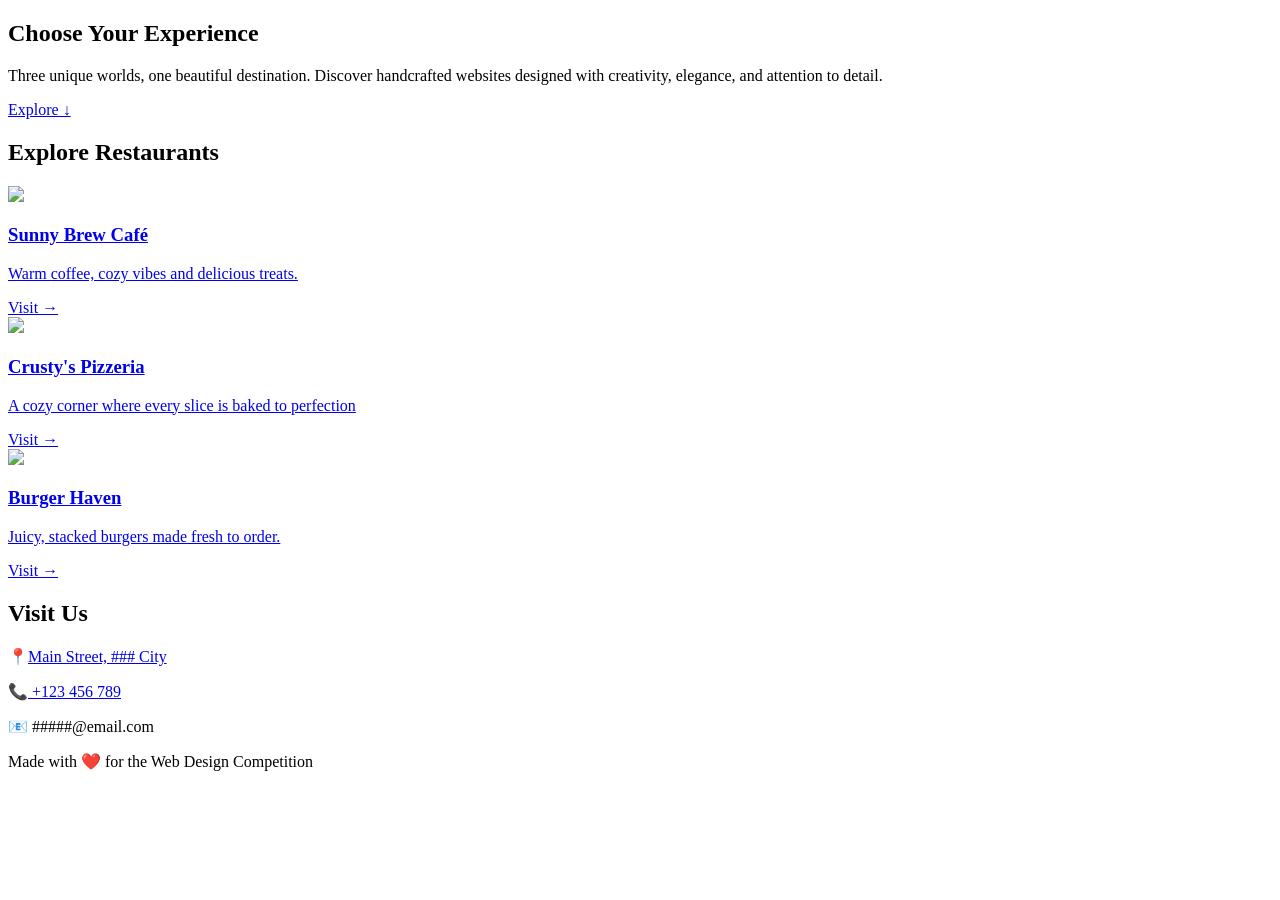
==== index.html @ 3fa42849 "Add files via upload" ====
<!DOCTYPE html>
<html lang="en">

<head>
    <meta charset="UTF-8">
    <meta name="viewport" content="width=device-width, initial-scale=1.0">

    <title>Choose Your Experience</title>

    <link rel="stylesheet" href="main.css">

    <link href="https://fonts.googleapis.com/css2?family=Poppins:wght@300;400;600;700&display=swap" rel="stylesheet">
</head>

<body>

    <section class="hero">

        <div class="hero-content">

            <h1>Choose Your Experience</h1>

            <p>
                Three unique worlds, one beautiful destination.
                Discover handcrafted websites designed with creativity,
                elegance, and attention to detail.
            </p>

            <a href="#menus" class="explore-btn">
                Explore ↓
            </a>

        </div>

    </section>

    <section id="menus" class="menus">

        <h2>Explore Restaurants </h2>

        <div class="cards">

            <a href="index2.html" class="card">

                <div class="img">
                    <img src="c:\Users\CLICK ONCE\Desktop\latte.jpg">
                </div>

                <h3>Sunny Brew Café</h3>

                <p>Warm coffee, cozy vibes and delicious treats.</p>

                <span>Visit →</span>

            </a>

            <a href="index3.html" class="card">

                <div class="img">
                 <img src="c:\Users\CLICK ONCE\Desktop\mar.webp">
                </div>

                <h3>Crusty's Pizzeria</h3>

                <p>A cozy corner where every slice is baked to perfection</p>

                <span>Visit →</span>

            </a>

            <a href="index4.html" class="card">

                <div class="img">
                    <img src="c:\Users\CLICK ONCE\Desktop\clas.jpg">
                </div>

                <h3>Burger Haven</h3>

                <p>Juicy, stacked burgers made fresh to order.</p>

                <span>Visit →</span>

            </a>

        </div>

    </section>

    
    <section id="contact" class="contact">

        <h2 class="title">Visit Us</h2>

        <p>📍<a href="https://www.google.com/maps/place/Rafik+Hariri+University+(RHU)/@33.7135774,35.4788747,15z/data=!4m6!3m5!1s0x151f1e0d296bdb33:0x15bf12a3e6fb0e6!8m2!3d33.7135799!4d35.4840785!16s%2Fg%2F1yl48dcsf?entry=ttu&g_ep=EgoyMDI2MDYyOS4wIKXMDSoASAFQAw%3D%3D" target="_blank">Main Street, ### City</a></p>

        <p>📞<a href="tel:123456789"> +123 456 789</a></p>

        <p>📧 #####@email.com</p>

    </section>


    <footer>

        <p>Made with ❤️ for the Web Design Competition</p>

    </footer>



</body>

</html>
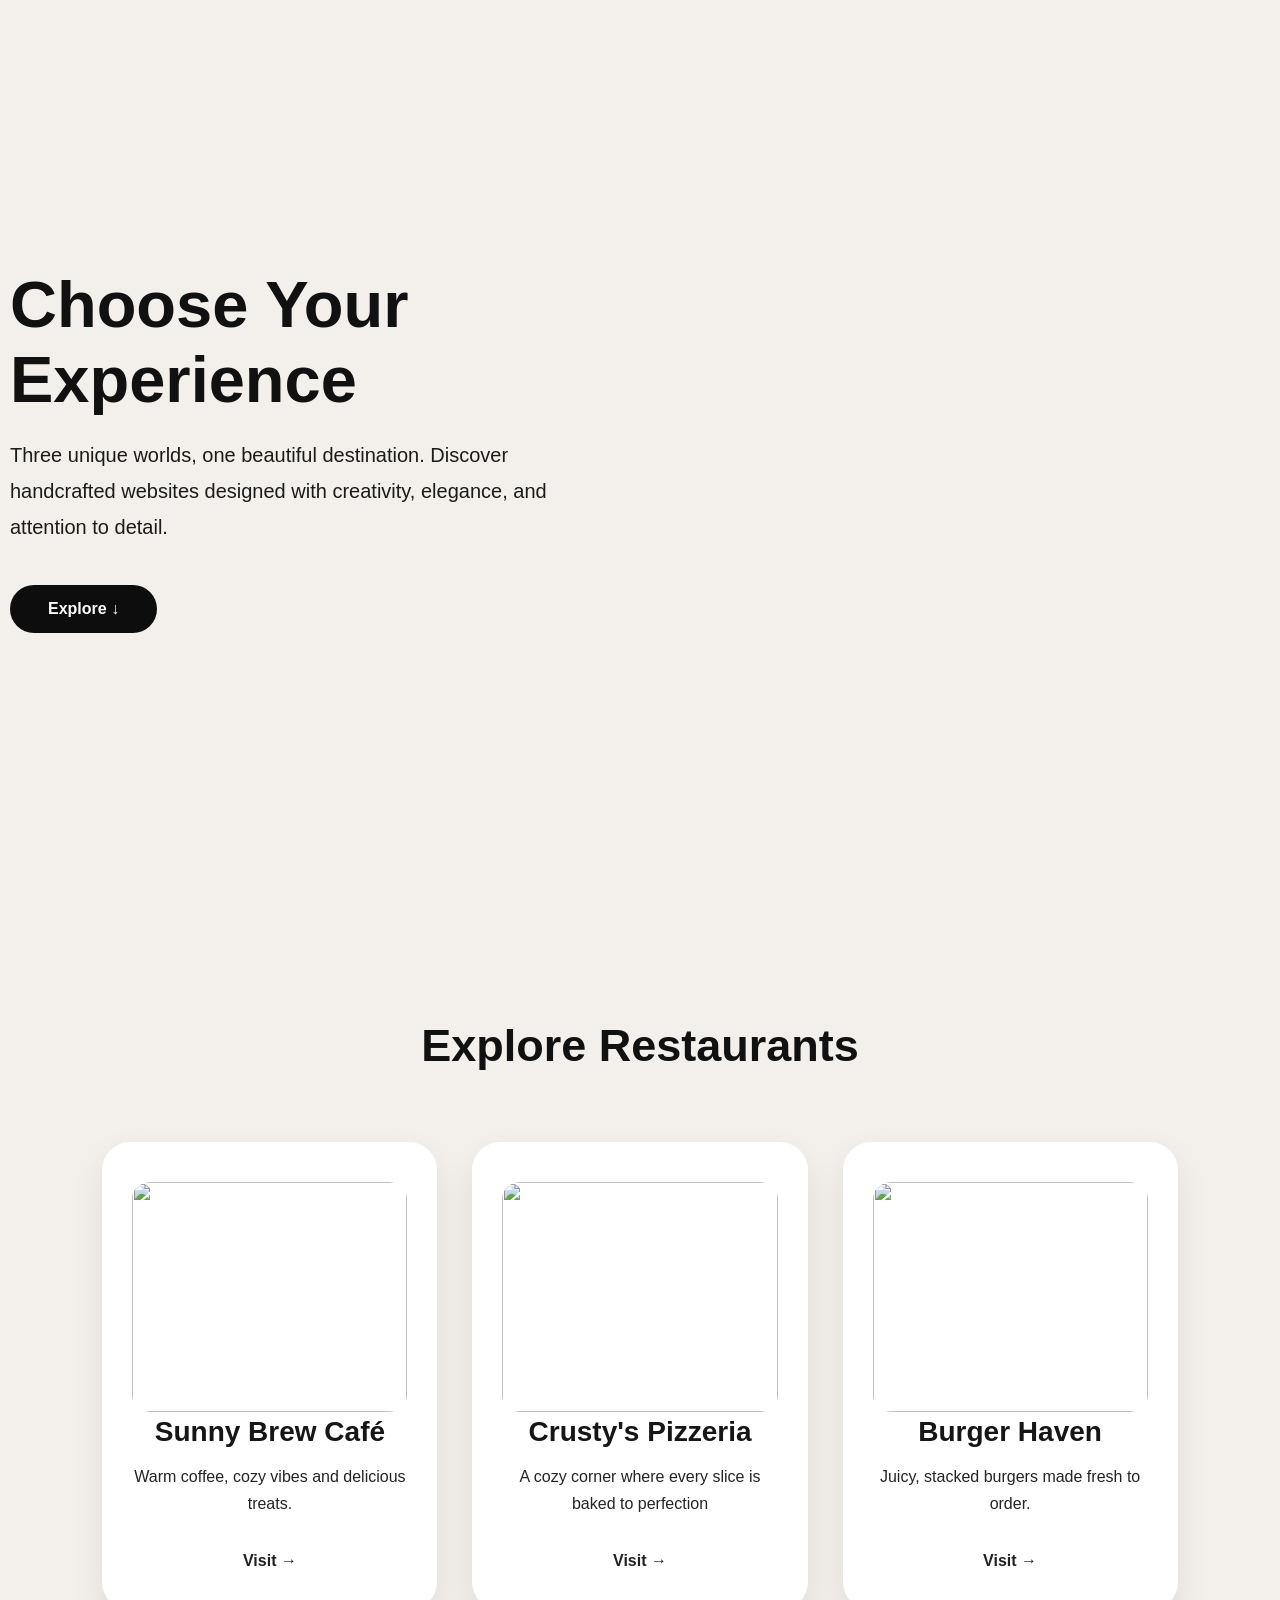
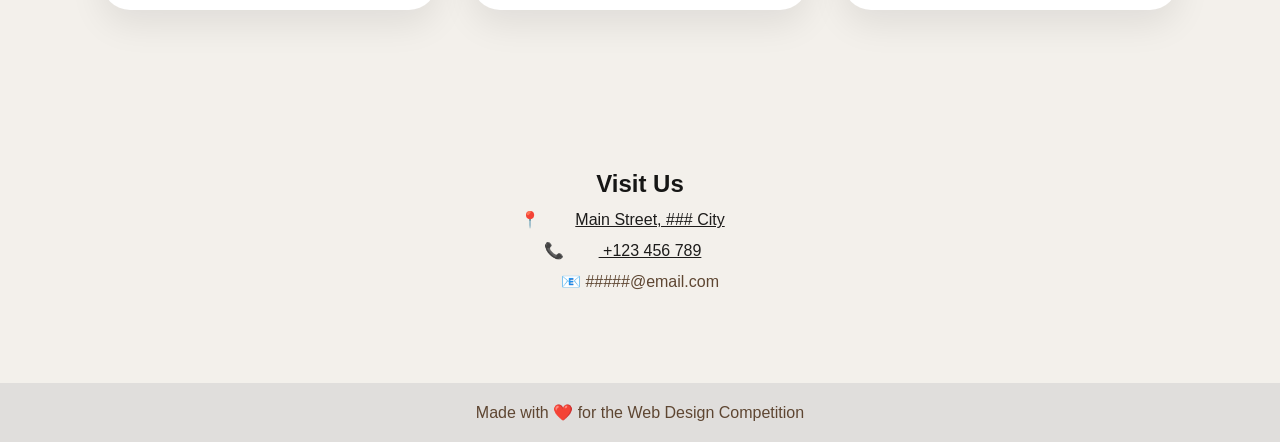
==== commit 57c78bc4: "Add files via upload" ====
--- a/index.html
+++ b/index.html
@@ -7,7 +7,7 @@
 
     <title>Choose Your Experience</title>
 
-    <link rel="stylesheet" href="main.css">
+    <link rel="stylesheet" href="index.css">
 
     <link href="https://fonts.googleapis.com/css2?family=Poppins:wght@300;400;600;700&display=swap" rel="stylesheet">
 </head>
--- a/index.css
+++ b/index.css
@@ -0,0 +1,292 @@
+
+*{
+    margin:0;
+    padding:0;
+    box-sizing:border-box;
+    scroll-behavior:smooth;
+}
+
+body{
+    
+    background-color:rgb(243, 240, 235);
+
+    font-family:'Poppins',sans-serif;
+
+
+    color:#5E4632;
+}
+
+/* HERO */
+
+.hero{
+    background-image:url(Desktop/2e3e44d5-f476-4f58-8200-96d0417fa8b2.png);
+    background-size: cover;
+
+    height:100vh;
+
+    
+
+    display:flex;
+
+    justify-content:left;
+
+    align-items:center;
+
+    text-align:left;
+
+    padding:10px;
+}
+
+.hero-content{
+
+    max-width:600px;
+}
+
+.hero h1{
+
+    font-size:65px;
+    text-align: left;
+
+    color:#111111;
+
+    margin-bottom:20px;
+}
+
+.hero p{
+    text-align: left;
+
+    font-size:20px;
+
+    line-height:1.8;
+
+    color:#1b1b1b;
+
+    margin-bottom:40px;
+}
+
+.explore-btn{
+
+    display:inline-block;
+
+    padding:15px 38px;
+
+    background:#0e0d0d;
+
+    color:white;
+
+    text-decoration:none;
+
+    border-radius:50px;
+
+    font-weight:600;
+
+    transition:.35s;
+}
+
+.explore-btn:hover{
+
+    transform:translateY(-5px);
+
+    background:#363636;
+
+    box-shadow:0 15px 35px rgba(32, 32, 32, 0.3);
+}
+
+/* MENU SECTION */
+
+.menus{
+
+    padding:120px 8%;
+}
+
+.menus h2{
+
+    text-align:center;
+
+    font-size:45px;
+
+    color:#111111;
+
+    margin-bottom:70px;
+}
+
+
+
+.cards{
+
+    display:flex;
+
+    justify-content:center;
+
+    align-items:stretch;
+
+    gap:35px;
+
+    flex-wrap:nowrap;
+}
+
+.card{
+
+    flex:1;
+
+    max-width:350px;
+
+    background:white;
+
+    border-radius:28px;
+
+    padding:40px 30px;
+
+    text-decoration:none;
+
+    color:inherit;
+
+    box-shadow:0 15px 35px rgba(0,0,0,.08);
+
+    transition:.4s;
+}
+
+.card:hover{
+
+    transform:translateY(-12px);
+
+    box-shadow:0 25px 45px rgba(24, 22, 20, 0.25);
+}
+
+.icon{
+
+    width:90px;
+
+    height:90px;
+
+    margin:auto;
+
+    margin-bottom:25px;
+
+    border-radius:50%;
+
+    background:#FFE8C9;
+
+    display:flex;
+
+    justify-content:center;
+
+    align-items:center;
+
+    font-size:42px;
+}
+
+.card h3{
+
+    text-align:center;
+
+    font-size:28px;
+
+    margin-bottom:15px;
+
+    color:#161616;
+}
+
+.card p{
+
+    text-align:center;
+
+    line-height:1.7;
+
+    color:#252423;
+
+    margin-bottom:35px;
+}
+
+.card span{
+
+    display:block;
+
+    text-align:center;
+
+    color:#222121;
+
+    font-weight:600;
+}
+
+@media(max-width:1000px){
+
+.cards{
+
+    flex-wrap:wrap;
+}
+
+.card{
+
+    max-width:450px;
+}
+
+.hero h1{
+
+    font-size:48px;
+}
+
+.hero p{
+
+    font-size:18px;
+}
+
+}
+
+.contact{
+
+    text-align:center;
+
+    padding:40px;
+
+}
+
+.contact p{
+    
+
+    margin:12px;
+
+}
+
+.contact a{
+    color:#1d1c1b;
+
+    padding:15px 35px;
+
+    transition:.3s;
+
+
+}
+
+.contact h2{
+    color:#161615;
+}
+
+
+
+
+
+/* --------------------
+      FOOTER
+-------------------- */
+
+footer{
+
+    background:#e0dedc;
+
+    text-align:center;
+
+    padding:20px;
+
+    margin-top:40px;
+
+}
+
+
+.img img {
+    width: 100%;
+   height:230px;
+   object-fit: cover;
+   border-radius: 7%;
+
+}
